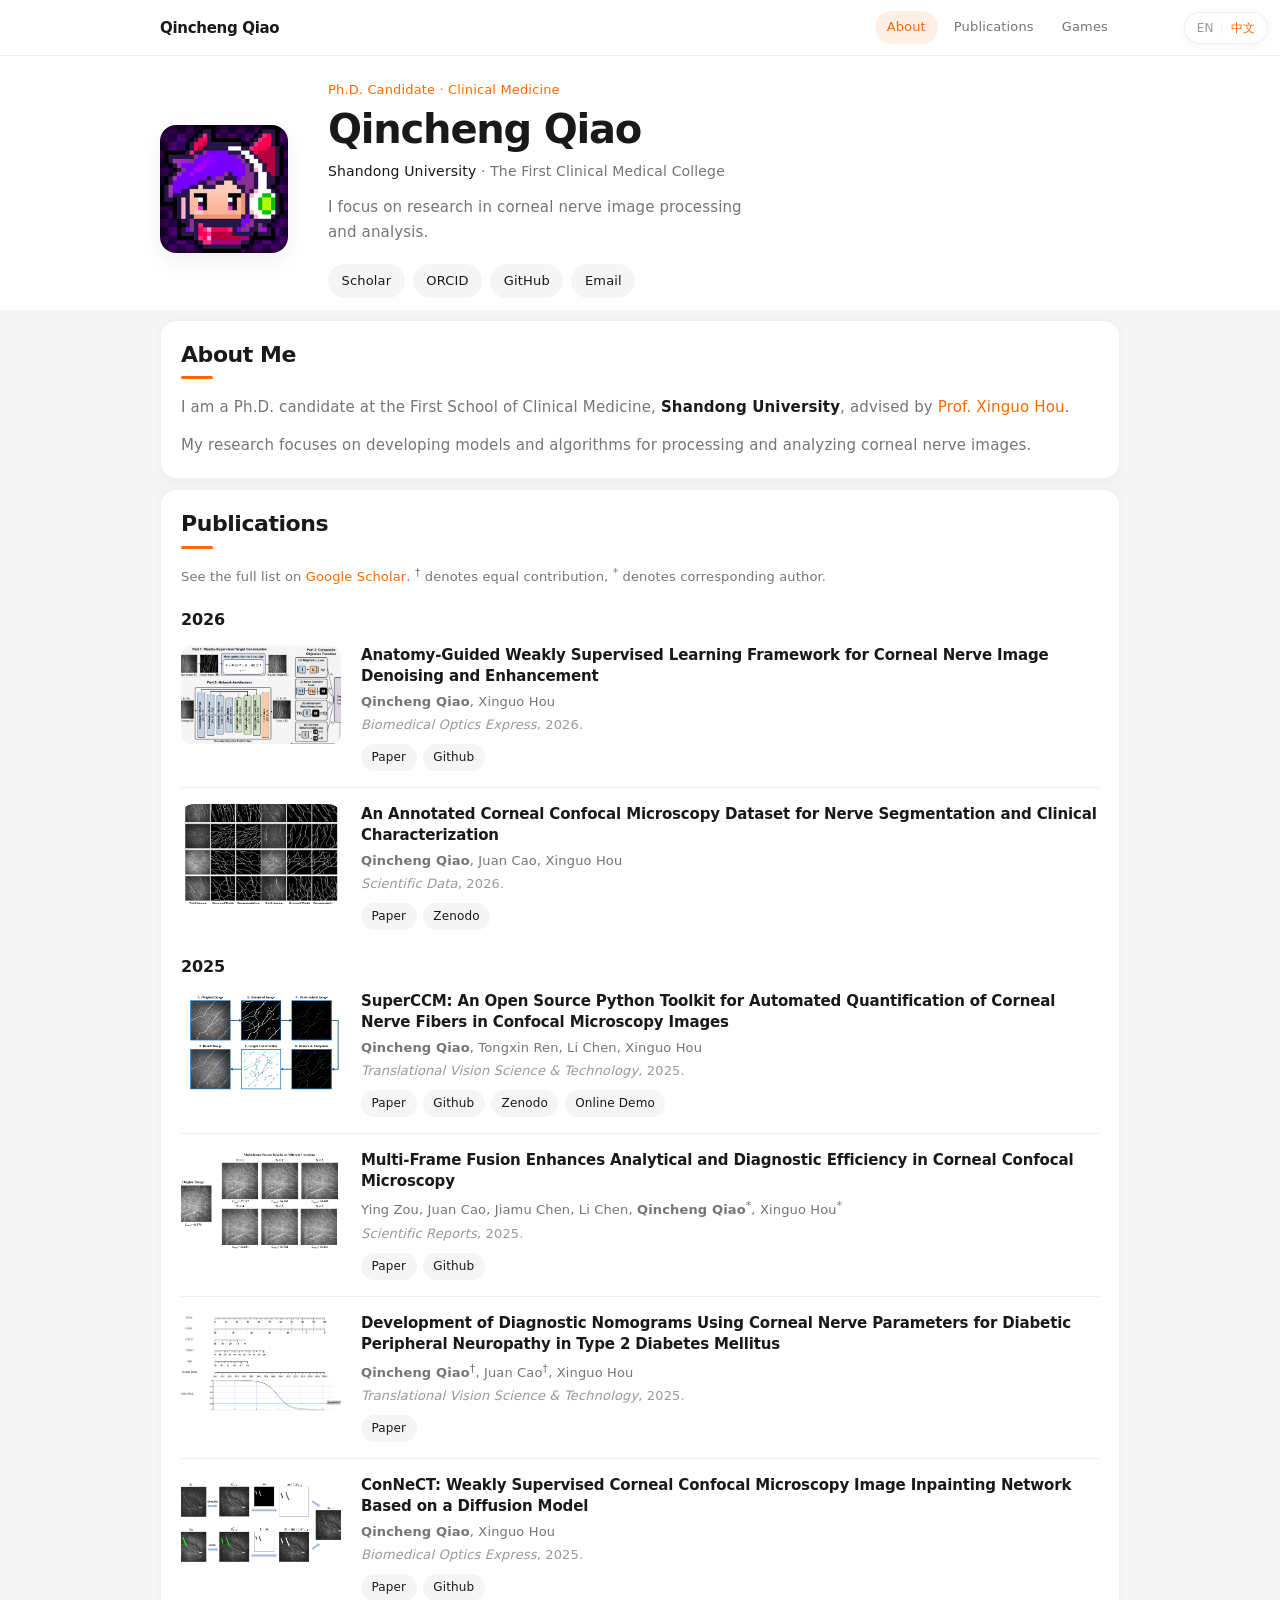
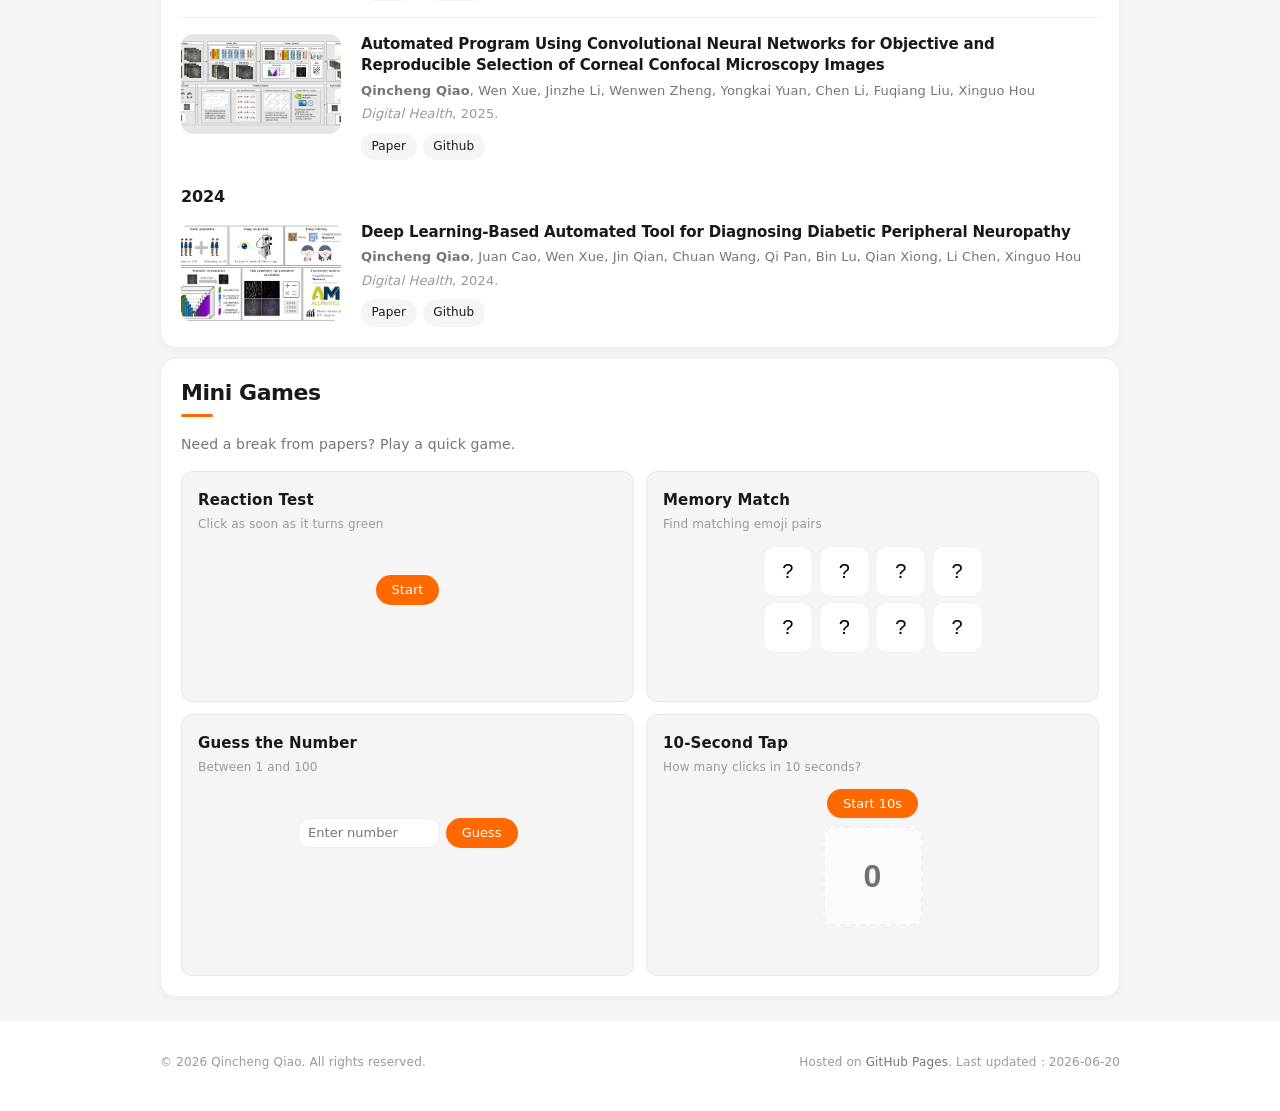
==== en/index.html @ abd721cc "20260620.1" ====
<!DOCTYPE html>
<html lang="en">
<head>
  <meta charset="UTF-8">
  <meta name="viewport" content="width=device-width, initial-scale=1.0">
  <meta name="description" content="Qincheng Qiao — Corneal Confocal Microscopy Image Processing and Analysis">
  <title>Qincheng Qiao | Academic Homepage</title>
  <link rel="alternate" hreflang="zh-CN" href="../">
  <link rel="stylesheet" href="../assets/css/main.css">
</head>
<body>
  <a class="skip-link" href="#main">Skip to content</a>

  <div class="lang-switch-bar">
    <div class="lang-switch" aria-label="Language switcher">
      <span class="lang-switch-current" aria-current="true">EN</span>
      <span class="lang-switch-sep" aria-hidden="true">|</span>
      <a class="lang-switch-link" href="../" hreflang="zh-CN" rel="alternate">中文</a>
    </div>
  </div>
  <header class="site-header">
    <div class="container header-inner">
      <a class="logo" href="#">Qincheng Qiao</a>
      <button class="nav-toggle" aria-label="Open menu" aria-expanded="false">
        <span></span>
        <span></span>
        <span></span>
      </button>
      <nav class="site-nav" aria-label="Main navigation">
        <ul>
          <li><a href="#about">About</a></li>
          <li><a href="#publications">Publications</a></li>
          <li><a href="#games">Games</a></li>
        </ul>
      </nav>
    </div>
  </header>

  <main id="main">
    <section class="hero">
      <div class="container hero-grid">
        <figure class="hero-photo">
          <img src="../assets/images/profile.png" alt="Qincheng Qiao profile photo" width="320" height="320">
        </figure>
        <div class="hero-content">
          <p class="hero-label">Ph.D. Candidate · Clinical Medicine</p>
          <h1>Qincheng Qiao</h1>
          <p class="hero-affiliation">
            <a href="https://www.sdu.edu.cn/" target="_blank" rel="noopener">Shandong University</a> · The First Clinical Medical College
          </p>
          <p class="hero-bio">I focus on research in corneal nerve image processing and analysis.</p>
          <ul class="social-links" aria-label="Academic social links">
            <li><a href="https://scholar.google.com/citations?user=WOAhGTUAAAAJ" target="_blank" rel="noopener" aria-label="Google Scholar">Scholar</a></li>
            <li><a href="https://orcid.org/0009-0009-7900-2984" target="_blank" rel="noopener" aria-label="ORCID">ORCID</a></li>
            <li><a href="https://github.com/SummerColdWind" target="_blank" rel="noopener" aria-label="GitHub">GitHub</a></li>
            <li><a href="mailto:jugking6688@gmail.com" aria-label="Email">Email</a></li>
          </ul>
        </div>
      </div>
    </section>

    <section id="about" class="section">
      <div class="container">
        <h2 class="section-title">About Me</h2>
        <div class="prose">
          <p>I am a Ph.D. candidate at the First School of Clinical Medicine, <strong>Shandong University</strong>, advised by <a href="https://www.qiluhospital.com/show-355-1262-1.html">Prof. Xinguo Hou</a>.</p>
          <p>My research focuses on developing models and algorithms for processing and analyzing corneal nerve images.</p>
        </div>
      </div>
    </section>

    <section id="publications" class="section section-alt">
      <div class="container">
        <h2 class="section-title">Publications</h2>
        <p class="section-note">
          See the full list on <a href="https://scholar.google.com/citations?user=WOAhGTUAAAAJ" target="_blank" rel="noopener">Google Scholar</a>. <sup>†</sup> denotes equal contribution, <sup>*</sup> denotes corresponding author.
        </p>

        <h3 class="pub-year">2026</h3>
        <ol class="pub-list">
          <li class="pub-item pub-item--has-figure">
            <figure class="pub-figure">
              <a href="https://doi.org/10.1364/BOE.597323" target="_blank" rel="noopener"><img src="../assets/images/pubs/2026.2.jpg" alt="Teaser figure for NerveBoost" loading="lazy" width="240" height="135"></a>
            </figure>
            <div class="pub-body">
            <p class="pub-title">
              <strong>Anatomy-Guided Weakly Supervised Learning Framework for Corneal Nerve Image Denoising and Enhancement</strong>
            </p>
            <p class="pub-authors">
              <strong>Qincheng Qiao</strong>, Xinguo Hou
            </p>
            <p class="pub-venue">
              <em>Biomedical Optics Express</em>, 2026.
            </p>
            <p class="pub-links">
              <a href="https://doi.org/10.1364/BOE.597323" target="_blank" rel="noopener">Paper</a>
              <a href="https://github.com/SummerColdWind/NerveBoost" target="_blank" rel="noopener">Github</a>
            </p>
            </div>
          </li>
          <li class="pub-item pub-item--has-figure">
            <figure class="pub-figure">
              <a href="https://doi.org/10.1038/s41597-026-07418-6" target="_blank" rel="noopener"><img src="../assets/images/pubs/2026.1.PNG" alt="Teaser figure for CCM dataset paper" loading="lazy" width="240" height="135"></a>
            </figure>
            <div class="pub-body">
            <p class="pub-title">
              <strong>An Annotated Corneal Confocal Microscopy Dataset for Nerve Segmentation and Clinical Characterization</strong>
            </p>
            <p class="pub-authors">
              <strong>Qincheng Qiao</strong>, Juan Cao, Xinguo Hou
            </p>
            <p class="pub-venue">
              <em>Scientific Data</em>, 2026.
            </p>
            <p class="pub-links">
              <a href="https://doi.org/10.1038/s41597-026-07418-6" target="_blank" rel="noopener">Paper</a>
              <a href="https://zenodo.org/records/18779434" target="_blank" rel="noopener">Zenodo</a>
            </p>
            </div>
          </li>
        </ol>
        <h3 class="pub-year">2025</h3>
        <ol class="pub-list">
          <li class="pub-item pub-item--has-figure">
            <figure class="pub-figure">
              <a href="https://doi.org/10.1167/tvst.14.11.27" target="_blank" rel="noopener"><img src="../assets/images/pubs/2025.5.png" alt="Teaser figure for SuperCCM" loading="lazy" width="240" height="135"></a>
            </figure>
            <div class="pub-body">
            <p class="pub-title">
              <strong>SuperCCM: An Open Source Python Toolkit for Automated Quantification of Corneal Nerve Fibers in Confocal Microscopy Images</strong>
            </p>
            <p class="pub-authors">
              <strong>Qincheng Qiao</strong>, Tongxin Ren, Li Chen, Xinguo Hou
            </p>
            <p class="pub-venue">
              <em>Translational Vision Science &amp; Technology</em>, 2025.
            </p>
            <p class="pub-links">
              <a href="https://doi.org/10.1167/tvst.14.11.27" target="_blank" rel="noopener">Paper</a>
              <a href="https://github.com/qlnfm/SuperCCM" target="_blank" rel="noopener">Github</a>
              <a href="https://zenodo.org/records/17051148" target="_blank" rel="noopener">Zenodo</a>
              <a href="https://aiccm.fun/" target="_blank" rel="noopener">Online Demo</a>
            </p>
            </div>
          </li>
          <li class="pub-item pub-item--has-figure">
            <figure class="pub-figure">
              <a href="https://doi.org/10.1038/s41598-025-25458-7" target="_blank" rel="noopener"><img src="../assets/images/pubs/2025.4.png" alt="Teaser figure for multi-frame fusion paper" loading="lazy" width="240" height="135"></a>
            </figure>
            <div class="pub-body">
            <p class="pub-title">
              <strong>Multi-Frame Fusion Enhances Analytical and Diagnostic Efficiency in Corneal Confocal Microscopy</strong>
            </p>
            <p class="pub-authors">
              Ying Zou, Juan Cao, Jiamu Chen, Li Chen, <strong>Qincheng Qiao</strong><sup>*</sup>, Xinguo Hou<sup>*</sup>
            </p>
            <p class="pub-venue">
              <em>Scientific Reports</em>, 2025.
            </p>
            <p class="pub-links">
              <a href="https://doi.org/10.1038/s41598-025-25458-7" target="_blank" rel="noopener">Paper</a>
              <a href="https://github.com/SummerColdWind/AiCCMerger" target="_blank" rel="noopener">Github</a>
            </p>
            </div>
          </li>
          <li class="pub-item pub-item--has-figure">
            <figure class="pub-figure">
              <a href="https://doi.org/10.1167/tvst.14.9.29" target="_blank" rel="noopener"><img src="../assets/images/pubs/2025.3.png" alt="Teaser figure for DPN nomogram paper" loading="lazy" width="240" height="135"></a>
            </figure>
            <div class="pub-body">
            <p class="pub-title">
              <strong>Development of Diagnostic Nomograms Using Corneal Nerve Parameters for Diabetic Peripheral Neuropathy in Type 2 Diabetes Mellitus</strong>
            </p>
            <p class="pub-authors">
              <strong>Qincheng Qiao</strong><sup>†</sup>, Juan Cao<sup>†</sup>, Xinguo Hou
            </p>
            <p class="pub-venue">
              <em>Translational Vision Science &amp; Technology</em>, 2025.
            </p>
            <p class="pub-links">
              <a href="https://doi.org/10.1167/tvst.14.9.29" target="_blank" rel="noopener">Paper</a>
            </p>
            </div>
          </li>
          <li class="pub-item pub-item--has-figure">
            <figure class="pub-figure">
              <a href="https://doi.org/10.1364/BOE.562924" target="_blank" rel="noopener"><img src="../assets/images/pubs/2025.2.png" alt="Teaser figure for ConNeCT" loading="lazy" width="240" height="135"></a>
            </figure>
            <div class="pub-body">
            <p class="pub-title">
              <strong>ConNeCT: Weakly Supervised Corneal Confocal Microscopy Image Inpainting Network Based on a Diffusion Model</strong>
            </p>
            <p class="pub-authors">
              <strong>Qincheng Qiao</strong>, Xinguo Hou
            </p>
            <p class="pub-venue">
              <em>Biomedical Optics Express</em>, 2025.
            </p>
            <p class="pub-links">
              <a href="https://doi.org/10.1364/BOE.562924" target="_blank" rel="noopener">Paper</a>
              <a href="https://github.com/SummerColdWind/ConNeCT" target="_blank" rel="noopener">Github</a>
            </p>
            </div>
          </li>
          <li class="pub-item pub-item--has-figure">
            <figure class="pub-figure">
              <a href="https://doi.org/10.1177/20552076251326223" target="_blank" rel="noopener"><img src="../assets/images/pubs/2025.1.jpg" alt="Teaser figure for CCM image selection paper" loading="lazy" width="240" height="135"></a>
            </figure>
            <div class="pub-body">
            <p class="pub-title">
              <strong>Automated Program Using Convolutional Neural Networks for Objective and Reproducible Selection of Corneal Confocal Microscopy Images</strong>
            </p>
            <p class="pub-authors">
              <strong>Qincheng Qiao</strong>, Wen Xue, Jinzhe Li, Wenwen Zheng, Yongkai Yuan, Chen Li, Fuqiang Liu, Xinguo Hou
            </p>
            <p class="pub-venue">
              <em>Digital Health</em>, 2025.
            </p>
            <p class="pub-links">
              <a href="https://doi.org/10.1177/20552076251326223" target="_blank" rel="noopener">Paper</a>
              <a href="https://github.com/SummerColdWind/AiCCMainstay" target="_blank" rel="noopener">Github</a>
            </p>
            </div>
          </li>
        </ol>
        <h3 class="pub-year">2024</h3>
        <ol class="pub-list">
          <li class="pub-item pub-item--has-figure">
            <figure class="pub-figure">
              <a href="https://doi.org/10.1177/20552076241307573" target="_blank" rel="noopener"><img src="../assets/images/pubs/2024.1.jpg" alt="Teaser figure for DPN diagnostic tool paper" loading="lazy" width="240" height="135"></a>
            </figure>
            <div class="pub-body">
            <p class="pub-title">
              <strong>Deep Learning-Based Automated Tool for Diagnosing Diabetic Peripheral Neuropathy</strong>
            </p>
            <p class="pub-authors">
              <strong>Qincheng Qiao</strong>, Juan Cao, Wen Xue, Jin Qian, Chuan Wang, Qi Pan, Bin Lu, Qian Xiong, Li Chen, Xinguo Hou
            </p>
            <p class="pub-venue">
              <em>Digital Health</em>, 2024.
            </p>
            <p class="pub-links">
              <a href="https://doi.org/10.1177/20552076241307573" target="_blank" rel="noopener">Paper</a>
              <a href="https://github.com/SummerColdWind/AiCCMetrics" target="_blank" rel="noopener">Github</a>
            </p>
            </div>
          </li>
        </ol>
      </div>
    </section>

    <section id="games" class="section">
      <div class="container">
        <h2 class="section-title">Mini Games</h2>
        <p class="games-intro">Need a break from papers? Play a quick game.</p>
        <div class="games-grid">
          <article class="game-card">
            <h3>Reaction Test</h3>
          <p class="game-desc">Click as soon as it turns green</p>
          <div class="game-panel" data-game="reaction"></div>
          </article>
          <article class="game-card">
            <h3>Memory Match</h3>
          <p class="game-desc">Find matching emoji pairs</p>
          <div class="game-panel" data-game="memory"></div>
          </article>
          <article class="game-card">
            <h3>Guess the Number</h3>
          <p class="game-desc">Between 1 and 100</p>
          <div class="game-panel" data-game="guess"></div>
          </article>
          <article class="game-card">
            <h3>10-Second Tap</h3>
          <p class="game-desc">How many clicks in 10 seconds?</p>
          <div class="game-panel" data-game="clicks"></div>
          </article>
        </div>
      </div>
    </section>
  </main>

  <footer class="site-footer">
    <div class="container footer-inner">
      <p>&copy; <span id="year"></span> Qincheng Qiao. All rights reserved.</p>
      <p class="footer-note">
        Hosted on <a href="https://pages.github.com/" target="_blank" rel="noopener">GitHub Pages</a>.
        Last updated：<time datetime="2026-06-20">2026-06-20</time>
      </p>
    </div>
  </footer>

  <script src="../assets/js/main.js"></script>
  <script src="../assets/js/games.js"></script>
</body>
</html>
---- assets/css/main.css ----
/* ==========================================================================
   Academic Homepage — Xiaomi-inspired modern style
   ========================================================================== */

:root {
  --mi-orange: #ff6900;
  --mi-orange-hover: #e65f00;
  --mi-orange-soft: rgba(255, 105, 0, 0.1);
  --color-bg: #ffffff;
  --color-bg-alt: #f5f5f5;
  --color-surface: #ffffff;
  --color-text: #191919;
  --color-text-secondary: #757575;
  --color-text-muted: #999999;
  --color-link: #191919;
  --color-border: rgba(0, 0, 0, 0.06);
  --font-sans: "PingFang SC", "MiSans", "Helvetica Neue", "Microsoft YaHei",
    system-ui, sans-serif;
  --shadow-sm: 0 2px 8px rgba(0, 0, 0, 0.04);
  --shadow-md: 0 8px 24px rgba(0, 0, 0, 0.06);
  --shadow-lg: 0 12px 40px rgba(0, 0, 0, 0.08);
  --radius: 12px;
  --radius-lg: 16px;
  --radius-pill: 999px;
  --max-width: 960px;
  --header-height: 56px;
  --section-y: 0.75rem;
}

*, *::before, *::after {
  box-sizing: border-box;
}

html {
  scroll-behavior: smooth;
  scroll-padding-top: calc(var(--header-height) + 1rem);
}

body {
  margin: 0;
  font-family: var(--font-sans);
  font-size: 15px;
  line-height: 1.6;
  letter-spacing: 0.01em;
  color: var(--color-text);
  background: var(--color-bg-alt);
  -webkit-font-smoothing: antialiased;
}

img {
  max-width: 100%;
  height: auto;
  display: block;
}

a {
  color: inherit;
  text-decoration: none;
  transition: color 0.2s ease;
}

.container {
  width: min(100% - 2rem, var(--max-width));
  margin-inline: auto;
}

/* Skip link */
.skip-link {
  position: absolute;
  top: -100%;
  left: 1rem;
  z-index: 200;
  padding: 0.5rem 1rem;
  background: var(--mi-orange);
  color: #fff;
  border-radius: var(--radius-pill);
  font-size: 13px;
}

.skip-link:focus {
  top: 0.75rem;
}

/* Language switch */
.lang-switch-bar {
  position: fixed;
  top: 0.75rem;
  right: 0.75rem;
  z-index: 110;
  padding: 0.35rem 0.75rem;
  background: var(--color-surface);
  border-radius: var(--radius-pill);
  box-shadow: var(--shadow-sm);
  border: 1px solid var(--color-border);
}

.lang-switch {
  display: flex;
  align-items: center;
  gap: 0.4rem;
  font-size: 12px;
  font-weight: 500;
}

.lang-switch-current {
  color: var(--color-text-muted);
}

.lang-switch-sep {
  color: var(--color-border);
  user-select: none;
}

.lang-switch-link {
  color: var(--mi-orange);
}

.lang-switch-link:hover {
  color: var(--mi-orange-hover);
}

/* Header */
.site-header {
  position: sticky;
  top: 0;
  z-index: 100;
  height: var(--header-height);
  background: rgba(255, 255, 255, 0.92);
  backdrop-filter: blur(12px);
  -webkit-backdrop-filter: blur(12px);
  border-bottom: 1px solid var(--color-border);
}

.header-inner {
  display: flex;
  align-items: center;
  justify-content: space-between;
  height: 100%;
}

.logo {
  font-size: 15px;
  font-weight: 600;
  letter-spacing: -0.02em;
  color: var(--color-text);
}

.logo:hover {
  color: var(--mi-orange);
}

.site-nav ul {
  display: flex;
  gap: 0.25rem;
  margin: 0;
  padding: 0;
  list-style: none;
}

.site-nav a {
  display: block;
  padding: 0.4rem 0.75rem;
  font-size: 13px;
  font-weight: 500;
  color: var(--color-text-secondary);
  border-radius: var(--radius-pill);
  transition: color 0.2s ease, background 0.2s ease;
}

.site-nav a:hover {
  color: var(--color-text);
  background: var(--color-bg-alt);
}

.site-nav a.is-active {
  color: var(--mi-orange);
  background: var(--mi-orange-soft);
}

.nav-toggle {
  display: none;
  flex-direction: column;
  justify-content: center;
  gap: 5px;
  width: 36px;
  height: 36px;
  padding: 0;
  background: var(--color-bg-alt);
  border: none;
  border-radius: 50%;
  cursor: pointer;
}

.nav-toggle span {
  display: block;
  width: 16px;
  height: 2px;
  margin-inline: auto;
  background: var(--color-text);
  border-radius: 1px;
  transition: transform 0.2s ease, opacity 0.2s ease;
}

.nav-toggle[aria-expanded="true"] span:nth-child(1) {
  transform: translateY(7px) rotate(45deg);
}

.nav-toggle[aria-expanded="true"] span:nth-child(2) {
  opacity: 0;
}

.nav-toggle[aria-expanded="true"] span:nth-child(3) {
  transform: translateY(-7px) rotate(-45deg);
}

/* Hero */
.hero {
  padding: 1.25rem 0 0.5rem;
  background: var(--color-bg);
}

.hero-grid {
  display: flex;
  flex-direction: column;
  align-items: center;
  gap: 1.5rem;
  text-align: center;
}

.hero-photo {
  margin: 0;
}

.hero-photo img {
  width: 112px;
  height: 112px;
  object-fit: cover;
  border-radius: var(--radius-lg);
  box-shadow: var(--shadow-md);
}

.hero-label {
  margin: 0 0 0.35rem;
  font-size: 13px;
  font-weight: 500;
  color: var(--mi-orange);
}

.hero h1 {
  margin: 0 0 0.5rem;
  font-size: clamp(1.75rem, 5vw, 2.5rem);
  font-weight: 700;
  letter-spacing: -0.03em;
  line-height: 1.15;
  color: var(--color-text);
}

.hero-affiliation {
  margin: 0 0 0.75rem;
  font-size: 14px;
  color: var(--color-text-secondary);
}

.hero-affiliation a {
  color: var(--color-text);
  border-bottom: 1px solid transparent;
  transition: color 0.2s ease, border-color 0.2s ease;
}

.hero-affiliation a:hover {
  color: var(--mi-orange);
  border-bottom-color: var(--mi-orange);
}

.hero-bio {
  margin: 0 auto 1.25rem;
  max-width: 28em;
  font-size: 15px;
  line-height: 1.65;
  color: var(--color-text-secondary);
}

.social-links {
  display: flex;
  flex-wrap: wrap;
  justify-content: center;
  gap: 0.5rem;
  margin: 0;
  padding: 0;
  list-style: none;
}

.social-links li {
  display: inline;
}

.social-links li::after {
  content: none;
}

.social-links a {
  display: inline-block;
  padding: 0.4rem 0.85rem;
  font-size: 13px;
  font-weight: 500;
  color: var(--color-text);
  background: var(--color-bg-alt);
  border-radius: var(--radius-pill);
  transition: color 0.2s ease, background 0.2s ease, transform 0.2s ease;
}

.social-links a:hover {
  color: var(--mi-orange);
  background: var(--mi-orange-soft);
  transform: translateY(-1px);
}

@media (min-width: 640px) {
  .hero {
    padding: 1.5rem 0 0.75rem;
  }

  .hero-grid {
    flex-direction: row;
    align-items: center;
    text-align: left;
    gap: 2.5rem;
  }

  .hero-photo img {
    width: 128px;
    height: 128px;
  }

  .hero-content {
    flex: 1;
    min-width: 0;
  }

  .hero-bio {
    margin-inline: 0;
  }

  .social-links {
    justify-content: flex-start;
  }
}

/* Main layout — tight vertical rhythm */
main {
  display: flex;
  flex-direction: column;
  gap: 0.625rem;
  padding-bottom: 1.5rem;
}

/* Sections */
.section {
  padding: 0;
}

.section-alt {
  background: var(--color-bg-alt);
}

.section .container,
.section-alt .container {
  background: var(--color-surface);
  border-radius: var(--radius-lg);
  padding: 1.25rem 1.25rem;
  box-shadow: var(--shadow-sm);
  border: 1px solid var(--color-border);
}

.section-alt .container {
  background: var(--color-surface);
}

.section-title {
  margin: 0 0 1rem;
  font-size: 1.375rem;
  font-weight: 700;
  letter-spacing: -0.02em;
  line-height: 1.25;
  color: var(--color-text);
}

.section-title::after {
  content: "";
  display: block;
  width: 32px;
  height: 3px;
  margin-top: 0.5rem;
  background: var(--mi-orange);
  border-radius: 2px;
}

.section-note {
  margin: 0 0 1.25rem;
  font-size: 13px;
  line-height: 1.55;
  color: var(--color-text-secondary);
}

.section-note a {
  color: var(--mi-orange);
  font-weight: 500;
}

.section-note a:hover {
  color: var(--mi-orange-hover);
  text-decoration: underline;
}

.prose {
  font-size: 15px;
  line-height: 1.7;
  color: var(--color-text-secondary);
}

.prose p {
  margin: 0 0 0.75rem;
}

.prose p:last-child {
  margin-bottom: 0;
}

.prose a {
  color: var(--mi-orange);
  font-weight: 500;
}

.prose a:hover {
  color: var(--mi-orange-hover);
  text-decoration: underline;
}

.prose strong {
  color: var(--color-text);
  font-weight: 600;
}

/* Info cards */
.info-cards {
  display: grid;
  gap: 0.75rem;
  margin: 1.25rem 0 0;
  padding: 0;
  list-style: none;
}

@media (min-width: 640px) {
  .info-cards {
    grid-template-columns: repeat(3, 1fr);
  }
}

.info-cards li {
  padding: 1rem;
  background: var(--color-bg-alt);
  border-radius: var(--radius);
}

.info-label {
  font-size: 11px;
  font-weight: 600;
  letter-spacing: 0.04em;
  text-transform: uppercase;
  color: var(--color-text-muted);
}

.info-cards a {
  color: var(--mi-orange);
  font-size: 14px;
}

/* Research */
.research-grid {
  display: grid;
  gap: 0.75rem;
}

@media (min-width: 640px) {
  .research-grid {
    grid-template-columns: repeat(3, 1fr);
  }
}

.research-card {
  padding: 1.25rem;
  background: var(--color-bg-alt);
  border-radius: var(--radius);
  transition: transform 0.2s ease, box-shadow 0.2s ease;
}

.research-card:hover {
  transform: translateY(-2px);
  box-shadow: var(--shadow-sm);
}

.research-card h3 {
  margin: 0 0 0.35rem;
  font-size: 15px;
  font-weight: 600;
  color: var(--color-text);
}

.research-card p {
  margin: 0;
  font-size: 13px;
  line-height: 1.55;
  color: var(--color-text-secondary);
}

/* Publications */
.pub-year {
  margin: 1.5rem 0 0.75rem;
  padding: 0;
  font-size: 1rem;
  font-weight: 700;
  letter-spacing: -0.01em;
  color: var(--color-text);
  background: none;
}

.pub-year:first-of-type {
  margin-top: 0;
}

.pub-list {
  margin: 0;
  padding: 0;
  list-style: none;
}

.pub-item {
  padding: 1rem 0;
  border-bottom: 1px solid var(--color-border);
}

.pub-item:last-child {
  border-bottom: none;
  padding-bottom: 0;
}

.pub-item:first-child {
  padding-top: 0;
}

.pub-item::before {
  content: none;
}

.pub-item--has-figure {
  display: grid;
  grid-template-columns: minmax(96px, 160px) 1fr;
  column-gap: 1.25rem;
  align-items: start;
}

.pub-figure {
  margin: 0;
}

.pub-body {
  min-width: 0;
}

.pub-figure img {
  width: 100%;
  height: auto;
  aspect-ratio: 16 / 10;
  object-fit: cover;
  border-radius: var(--radius);
  background: var(--color-bg-alt);
  transition: transform 0.25s ease, box-shadow 0.25s ease;
}

.pub-figure a {
  display: block;
  overflow: hidden;
  border-radius: var(--radius);
}

.pub-figure a:hover img {
  transform: scale(1.03);
  box-shadow: var(--shadow-md);
}

@media (max-width: 540px) {
  .pub-item--has-figure {
    grid-template-columns: 1fr;
    row-gap: 0.75rem;
  }

  .pub-figure {
    max-width: 200px;
  }
}

.pub-title {
  margin: 0 0 0.3rem;
  font-size: 15px;
  font-weight: 600;
  letter-spacing: -0.01em;
  line-height: 1.4;
  color: var(--color-text);
}

.pub-authors {
  margin: 0 0 0.15rem;
  font-size: 13px;
  color: var(--color-text-secondary);
}

.pub-venue {
  margin: 0 0 0.5rem;
  font-size: 13px;
  color: var(--color-text-muted);
}

.pub-links {
  margin: 0;
  display: flex;
  flex-wrap: wrap;
  gap: 0.4rem;
}

.pub-links a {
  display: inline-block;
  padding: 0.25rem 0.65rem;
  font-size: 12px;
  font-weight: 500;
  color: var(--color-text);
  background: var(--color-bg-alt);
  border-radius: var(--radius-pill);
  transition: color 0.2s ease, background 0.2s ease;
}

.pub-links a::after {
  content: none;
}

.pub-links a:hover {
  color: #fff;
  background: var(--mi-orange);
  text-decoration: none;
}

/* Projects */
.project-grid {
  display: grid;
  gap: 0.75rem;
}

@media (min-width: 640px) {
  .project-grid {
    grid-template-columns: repeat(2, 1fr);
  }
}

.project-card {
  padding: 1.25rem;
  background: var(--color-bg-alt);
  border-radius: var(--radius);
  transition: transform 0.2s ease, box-shadow 0.2s ease;
}

.project-card:hover {
  transform: translateY(-2px);
  box-shadow: var(--shadow-sm);
}

.project-card h3 {
  margin: 0 0 0.35rem;
  font-size: 15px;
  font-weight: 600;
}

.project-card h3 a {
  color: var(--color-text);
}

.project-card h3 a:hover {
  color: var(--mi-orange);
}

.project-card p {
  margin: 0;
  font-size: 13px;
  color: var(--color-text-secondary);
}

.project-tags {
  display: flex;
  flex-wrap: wrap;
  gap: 0.35rem;
  margin-top: 0.65rem !important;
}

.project-tags span {
  padding: 0.2rem 0.55rem;
  font-size: 11px;
  font-weight: 500;
  color: var(--mi-orange);
  background: var(--mi-orange-soft);
  border-radius: var(--radius-pill);
}

.project-tags span::after {
  content: none;
}

/* Timeline */
.timeline {
  margin: 0;
  padding: 0;
  list-style: none;
}

.timeline li {
  display: grid;
  gap: 0.25rem 1rem;
  padding: 0.85rem 0;
  border-bottom: 1px solid var(--color-border);
}

@media (min-width: 480px) {
  .timeline li {
    grid-template-columns: 6rem 1fr;
  }
}

.timeline li:last-child {
  border-bottom: none;
}

.timeline-date {
  font-size: 13px;
  font-weight: 600;
  color: var(--mi-orange);
}

.timeline li div {
  font-size: 14px;
  color: var(--color-text-secondary);
}

.timeline li strong {
  color: var(--color-text);
  font-weight: 600;
}

/* Contact */
.contact-grid {
  display: grid;
  gap: 1.25rem;
}

@media (min-width: 640px) {
  .contact-grid {
    grid-template-columns: 1fr 1fr;
  }
}

.contact-grid > div:first-child p {
  font-size: 15px;
  color: var(--color-text-secondary);
}

.contact-list {
  margin: 1rem 0 0;
  padding: 0;
  list-style: none;
}

.contact-list li {
  margin-bottom: 0.65rem;
}

.contact-list span:first-child {
  font-size: 11px;
  font-weight: 600;
  letter-spacing: 0.04em;
  text-transform: uppercase;
  color: var(--color-text-muted);
}

.contact-list a {
  color: var(--mi-orange);
  font-size: 14px;
}

.contact-map {
  padding: 1.25rem;
  background: var(--color-bg-alt);
  border-radius: var(--radius);
}

.contact-map-label {
  margin: 0 0 0.25rem;
  font-size: 15px;
  font-weight: 600;
}

.contact-map p {
  margin: 0;
  font-size: 13px;
  color: var(--color-text-secondary);
}

/* Mini games */
.games-intro {
  margin: 0 0 1rem;
  font-size: 14px;
  color: var(--color-text-secondary);
}

.games-grid {
  display: grid;
  gap: 0.75rem;
}

@media (min-width: 640px) {
  .games-grid {
    grid-template-columns: repeat(2, 1fr);
  }
}

.game-card {
  padding: 1rem;
  background: var(--color-bg-alt);
  border-radius: var(--radius);
  border: 1px solid var(--color-border);
}

.game-card h3 {
  margin: 0 0 0.15rem;
  font-size: 15px;
  font-weight: 600;
  color: var(--color-text);
}

.game-desc {
  margin: 0 0 0.75rem;
  font-size: 12px;
  color: var(--color-text-muted);
}

.game-panel {
  min-height: 120px;
  display: flex;
  flex-direction: column;
  align-items: center;
  justify-content: center;
  gap: 0.5rem;
}

.game-btn {
  padding: 0.45rem 1rem;
  font-family: inherit;
  font-size: 13px;
  font-weight: 500;
  color: #fff;
  background: var(--mi-orange);
  border: none;
  border-radius: var(--radius-pill);
  cursor: pointer;
  transition: background 0.15s ease, transform 0.15s ease;
}

.game-btn:hover {
  background: var(--mi-orange-hover);
}

.game-btn:active {
  transform: scale(0.97);
}

.game-btn.is-waiting {
  background: #999;
  cursor: not-allowed;
}

.game-btn.is-ready {
  background: #2ecc71;
}

.game-btn.is-ready:hover {
  background: #27ae60;
}

.game-status {
  margin: 0;
  font-size: 13px;
  color: var(--color-text-secondary);
  text-align: center;
  min-height: 1.25em;
}

.game-score {
  margin: 0;
  font-size: 12px;
  font-weight: 600;
  color: var(--mi-orange);
}

.memory-board {
  display: grid;
  grid-template-columns: repeat(4, 1fr);
  gap: 0.35rem;
  width: 100%;
  max-width: 220px;
}

.memory-card {
  aspect-ratio: 1;
  padding: 0;
  font-size: 1.25rem;
  background: var(--color-surface);
  border: 1px solid var(--color-border);
  border-radius: var(--radius);
  cursor: pointer;
  transition: background 0.15s ease, transform 0.15s ease;
}

.memory-card:hover:not(:disabled) {
  border-color: var(--mi-orange);
}

.memory-card.is-flipped,
.memory-card.is-matched {
  background: var(--mi-orange-soft);
}

.memory-card:disabled {
  cursor: default;
  opacity: 0.85;
}

.guess-row {
  display: flex;
  gap: 0.35rem;
  width: 100%;
  max-width: 220px;
}

.guess-row input {
  flex: 1;
  min-width: 0;
  padding: 0.4rem 0.6rem;
  font-family: inherit;
  font-size: 13px;
  border: 1px solid var(--color-border);
  border-radius: var(--radius);
  outline: none;
}

.guess-row input:focus {
  border-color: var(--mi-orange);
}

.clicks-target {
  min-width: 100px;
  min-height: 100px;
  font-size: 2rem;
  font-weight: 700;
  color: var(--color-text);
  background: var(--color-surface);
  border: 2px dashed var(--color-border);
  border-radius: var(--radius);
  cursor: pointer;
  transition: border-color 0.15s ease, background 0.15s ease;
}

.clicks-target:hover:not(:disabled) {
  border-color: var(--mi-orange);
  background: var(--mi-orange-soft);
}

.clicks-target:disabled {
  cursor: not-allowed;
  opacity: 0.6;
}

/* Footer */
.site-footer {
  padding: 2rem 0 2.5rem;
  background: var(--color-bg);
  color: var(--color-text-muted);
  font-size: 12px;
  line-height: 1.5;
}

.footer-inner {
  display: flex;
  flex-wrap: wrap;
  justify-content: space-between;
  align-items: center;
  gap: 0.5rem;
}

.site-footer p {
  margin: 0;
}

.site-footer a {
  color: var(--color-text-secondary);
}

.site-footer a:hover {
  color: var(--mi-orange);
}

/* Responsive nav */
@media (max-width: 640px) {
  .nav-toggle {
    display: flex;
  }

  .site-nav {
    position: absolute;
    top: var(--header-height);
    left: 0;
    right: 0;
    display: none;
    background: var(--color-surface);
    border-bottom: 1px solid var(--color-border);
    box-shadow: var(--shadow-md);
  }

  .site-nav.is-open {
    display: block;
  }

  .site-nav ul {
    flex-direction: column;
    padding: 0.75rem 1rem 1rem;
  }

  .site-nav a {
    padding: 0.65rem 0.75rem;
  }

  .header-inner {
    position: relative;
  }

  .section .container,
  .section-alt .container {
    padding: 1.25rem 1rem;
  }

  .lang-switch-bar {
    top: 0.5rem;
    right: 0.5rem;
  }
}

@media (prefers-reduced-motion: reduce) {
  html {
    scroll-behavior: auto;
  }

  *, *::before, *::after {
    transition: none !important;
  }

  .research-card:hover,
  .project-card:hover,
  .pub-figure a:hover img,
  .social-links a:hover {
    transform: none;
  }
}
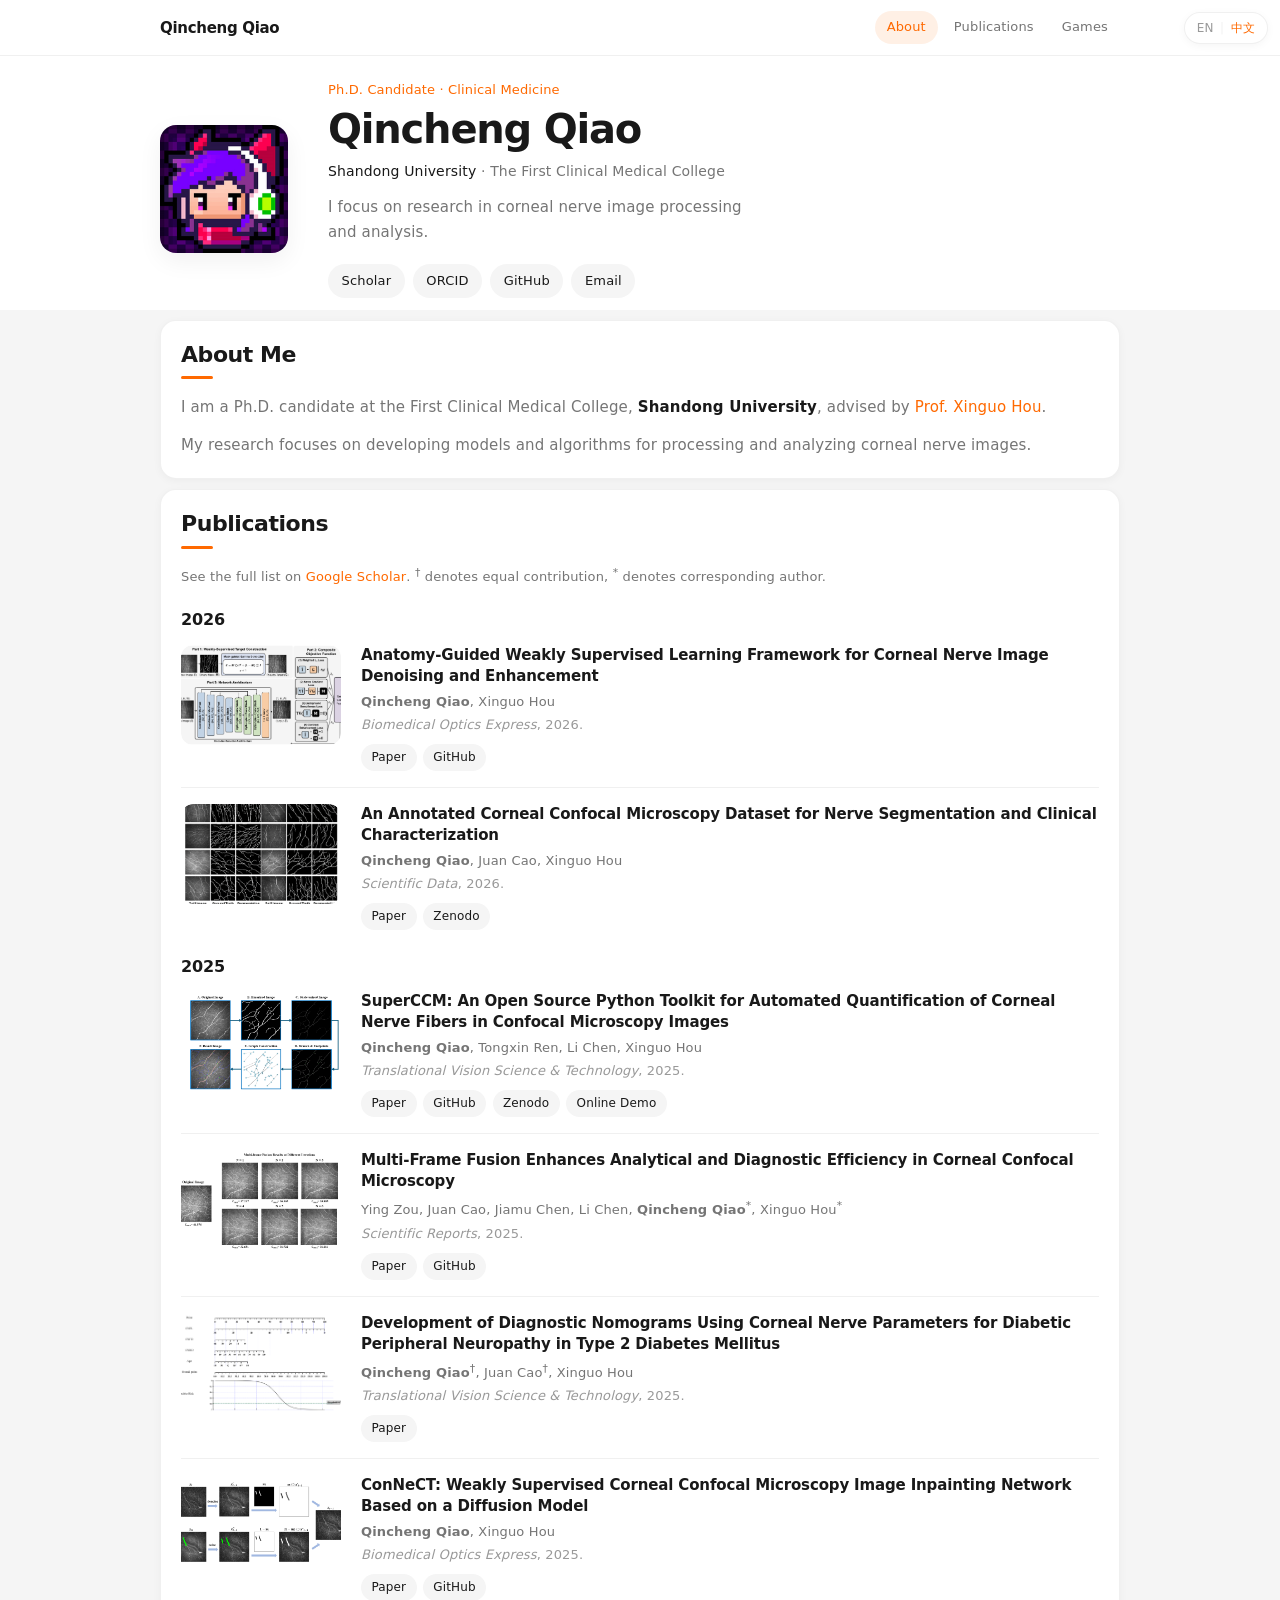
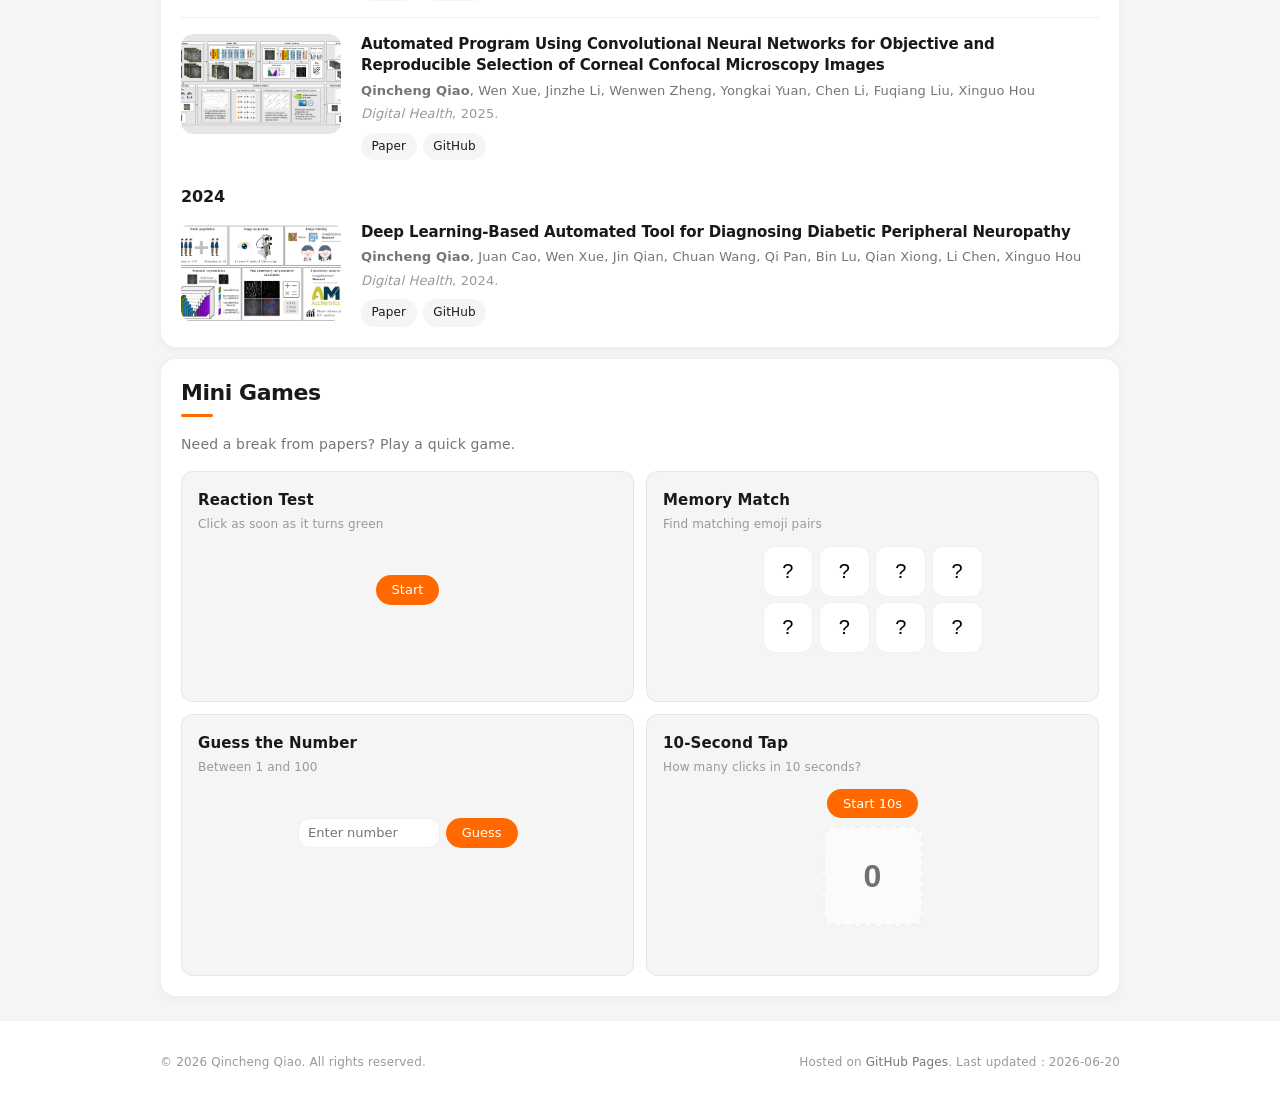
==== commit 4fd56fb8: "20260620.2" ====
--- a/en/index.html
+++ b/en/index.html
@@ -63,7 +63,7 @@
       <div class="container">
         <h2 class="section-title">About Me</h2>
         <div class="prose">
-          <p>I am a Ph.D. candidate at the First School of Clinical Medicine, <strong>Shandong University</strong>, advised by <a href="https://www.qiluhospital.com/show-355-1262-1.html">Prof. Xinguo Hou</a>.</p>
+          <p>I am a Ph.D. candidate at the First Clinical Medical College, <strong>Shandong University</strong>, advised by <a href="https://www.qiluhospital.com/show-355-1262-1.html">Prof. Xinguo Hou</a>.</p>
           <p>My research focuses on developing models and algorithms for processing and analyzing corneal nerve images.</p>
         </div>
       </div>
@@ -94,7 +94,7 @@
             </p>
             <p class="pub-links">
               <a href="https://doi.org/10.1364/BOE.597323" target="_blank" rel="noopener">Paper</a>
-              <a href="https://github.com/SummerColdWind/NerveBoost" target="_blank" rel="noopener">Github</a>
+              <a href="https://github.com/SummerColdWind/NerveBoost" target="_blank" rel="noopener">GitHub</a>
             </p>
             </div>
           </li>
@@ -137,7 +137,7 @@
             </p>
             <p class="pub-links">
               <a href="https://doi.org/10.1167/tvst.14.11.27" target="_blank" rel="noopener">Paper</a>
-              <a href="https://github.com/qlnfm/SuperCCM" target="_blank" rel="noopener">Github</a>
+              <a href="https://github.com/qlnfm/SuperCCM" target="_blank" rel="noopener">GitHub</a>
               <a href="https://zenodo.org/records/17051148" target="_blank" rel="noopener">Zenodo</a>
               <a href="https://aiccm.fun/" target="_blank" rel="noopener">Online Demo</a>
             </p>
@@ -159,7 +159,7 @@
             </p>
             <p class="pub-links">
               <a href="https://doi.org/10.1038/s41598-025-25458-7" target="_blank" rel="noopener">Paper</a>
-              <a href="https://github.com/SummerColdWind/AiCCMerger" target="_blank" rel="noopener">Github</a>
+              <a href="https://github.com/SummerColdWind/AiCCMerger" target="_blank" rel="noopener">GitHub</a>
             </p>
             </div>
           </li>
@@ -198,7 +198,7 @@
             </p>
             <p class="pub-links">
               <a href="https://doi.org/10.1364/BOE.562924" target="_blank" rel="noopener">Paper</a>
-              <a href="https://github.com/SummerColdWind/ConNeCT" target="_blank" rel="noopener">Github</a>
+              <a href="https://github.com/SummerColdWind/ConNeCT" target="_blank" rel="noopener">GitHub</a>
             </p>
             </div>
           </li>
@@ -218,7 +218,7 @@
             </p>
             <p class="pub-links">
               <a href="https://doi.org/10.1177/20552076251326223" target="_blank" rel="noopener">Paper</a>
-              <a href="https://github.com/SummerColdWind/AiCCMainstay" target="_blank" rel="noopener">Github</a>
+              <a href="https://github.com/SummerColdWind/AiCCMainstay" target="_blank" rel="noopener">GitHub</a>
             </p>
             </div>
           </li>
@@ -241,7 +241,7 @@
             </p>
             <p class="pub-links">
               <a href="https://doi.org/10.1177/20552076241307573" target="_blank" rel="noopener">Paper</a>
-              <a href="https://github.com/SummerColdWind/AiCCMetrics" target="_blank" rel="noopener">Github</a>
+              <a href="https://github.com/SummerColdWind/AiCCMetrics" target="_blank" rel="noopener">GitHub</a>
             </p>
             </div>
           </li>
